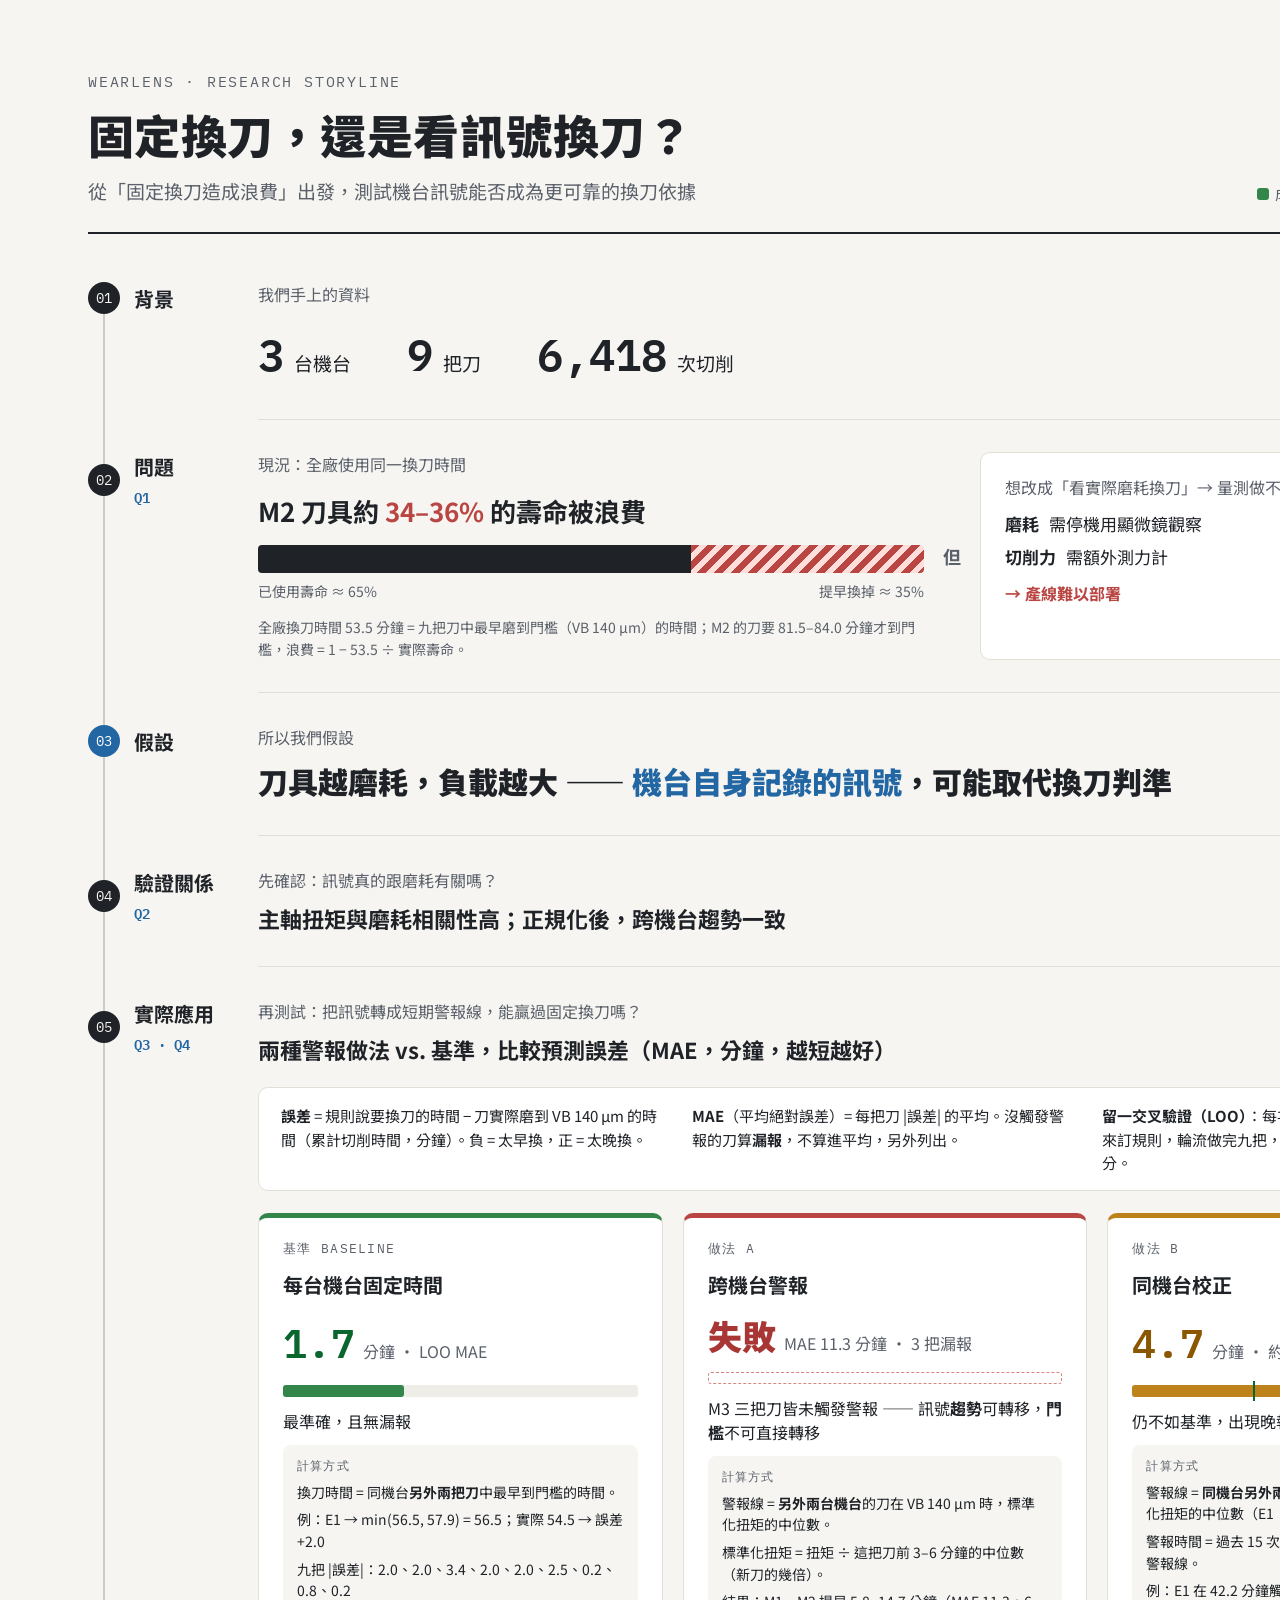
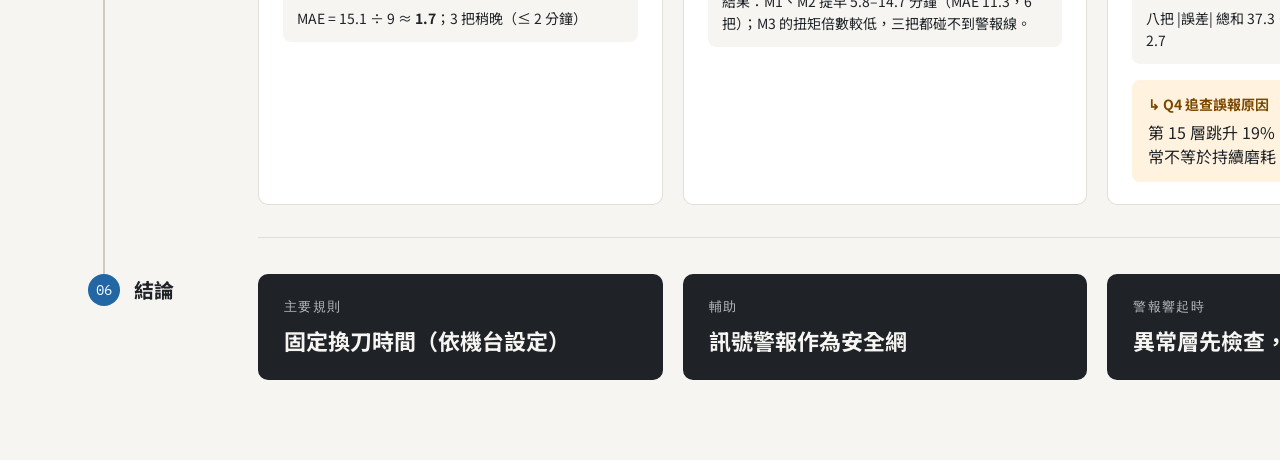
==== docs/figs/storyline.html @ 5ee990cb "Add research storyline figure with error calculations to README; explain in the demo why fixed times" ====
<!DOCTYPE html>
<html lang="zh-Hant">
<head>
<meta charset="utf-8">
<meta name="viewport" content="width=device-width, initial-scale=1">
<title>WearLens 研究故事線</title>
<link rel="preconnect" href="https://fonts.googleapis.com">
<link href="https://fonts.googleapis.com/css2?family=Noto+Sans+TC:wght@400;500;700;900&family=IBM+Plex+Mono:wght@500;600&display=swap" rel="stylesheet">
<style>body{margin:0;background:#f6f5f1;}a{color:oklch(0.5 0.12 250);}a:hover{color:oklch(0.4 0.12 250);}</style>
</head>
<body>
<div style="width:1600px;box-sizing:border-box;padding:72px 88px 80px;background:#f6f5f1;color:#1f2328;font-family:'Noto Sans TC',sans-serif;">

  <div style="display:flex;justify-content:space-between;align-items:flex-end;gap:40px;padding-bottom:28px;border-bottom:2px solid #1f2328;">
    <div style="display:flex;flex-direction:column;gap:10px;">
      <div style="font-family:'IBM Plex Mono',monospace;font-size:15px;letter-spacing:0.12em;color:#5b616b;">WEARLENS · RESEARCH STORYLINE</div>
      <div style="font-size:46px;font-weight:900;letter-spacing:0.01em;">固定換刀，還是看訊號換刀？</div>
      <div style="font-size:19px;color:#5b616b;">從「固定換刀造成浪費」出發，測試機台訊號能否成為更可靠的換刀依據</div>
    </div>
    <div style="display:flex;gap:18px;font-size:15px;color:#5b616b;flex-shrink:0;">
      <div style="display:flex;align-items:center;gap:6px;"><div style="width:12px;height:12px;border-radius:3px;background:oklch(0.55 0.12 150);"></div>成立／最佳</div>
      <div style="display:flex;align-items:center;gap:6px;"><div style="width:12px;height:12px;border-radius:3px;background:oklch(0.65 0.13 75);"></div>部分成立</div>
      <div style="display:flex;align-items:center;gap:6px;"><div style="width:12px;height:12px;border-radius:3px;background:oklch(0.55 0.15 25);"></div>失敗</div>
    </div>
  </div>

  <div style="display:grid;grid-template-columns:170px minmax(0,1fr);margin-top:16px;">

    <!-- 01 背景 -->
    <div style="position:relative;padding:32px 0;">
      <div style="position:absolute;left:15px;top:44px;bottom:-44px;width:2px;background:#cfcbc2;"></div>
      <div style="display:flex;align-items:center;gap:14px;position:relative;">
        <div style="width:32px;height:32px;border-radius:50%;background:#1f2328;color:#f6f5f1;font-family:'IBM Plex Mono',monospace;font-size:14px;display:flex;align-items:center;justify-content:center;">01</div>
        <div style="font-size:20px;font-weight:700;">背景</div>
      </div>
    </div>
    <div style="padding:32px 0;border-bottom:1px solid #e2dfd7;display:flex;flex-direction:column;gap:14px;">
      <div style="font-size:16px;color:#5b616b;">我們手上的資料</div>
      <div style="display:flex;gap:56px;align-items:baseline;">
        <div style="display:flex;align-items:baseline;gap:10px;"><span style="font-family:'IBM Plex Mono',monospace;font-size:44px;font-weight:600;">3</span><span style="font-size:19px;">台機台</span></div>
        <div style="display:flex;align-items:baseline;gap:10px;"><span style="font-family:'IBM Plex Mono',monospace;font-size:44px;font-weight:600;">9</span><span style="font-size:19px;">把刀</span></div>
        <div style="display:flex;align-items:baseline;gap:10px;"><span style="font-family:'IBM Plex Mono',monospace;font-size:44px;font-weight:600;">6,418</span><span style="font-size:19px;">次切削</span></div>
      </div>
    </div>

    <!-- 02 問題 -->
    <div style="position:relative;padding:32px 0;">
      <div style="position:absolute;left:15px;top:44px;bottom:-44px;width:2px;background:#cfcbc2;"></div>
      <div style="display:flex;align-items:center;gap:14px;position:relative;">
        <div style="width:32px;height:32px;border-radius:50%;background:#1f2328;color:#f6f5f1;font-family:'IBM Plex Mono',monospace;font-size:14px;display:flex;align-items:center;justify-content:center;">02</div>
        <div style="display:flex;flex-direction:column;gap:4px;"><div style="font-size:20px;font-weight:700;">問題</div><div style="font-family:'IBM Plex Mono',monospace;font-size:14px;color:oklch(0.5 0.12 250);font-weight:600;">Q1</div></div>
      </div>
    </div>
    <div style="padding:32px 0;border-bottom:1px solid #e2dfd7;display:grid;grid-template-columns:minmax(0,1.25fr) 56px minmax(0,1fr);align-items:stretch;">
      <div style="display:flex;flex-direction:column;gap:16px;">
        <div style="font-size:16px;color:#5b616b;">現況：全廠使用同一換刀時間</div>
        <div style="font-size:26px;font-weight:700;">M2 刀具約 <span style="color:oklch(0.55 0.15 25);">34–36%</span> 的壽命被浪費</div>
        <div style="display:flex;flex-direction:column;gap:8px;">
          <div style="display:flex;height:28px;border-radius:4px;overflow:hidden;">
            <div style="width:65%;background:#1f2328;"></div>
            <div style="width:35%;background:repeating-linear-gradient(135deg,oklch(0.55 0.15 25) 0 6px,oklch(0.93 0.04 25) 6px 12px);"></div>
          </div>
          <div style="display:flex;justify-content:space-between;font-size:14px;color:#5b616b;"><span>已使用壽命 ≈ 65%</span><span>提早換掉 ≈ 35%</span></div>
        </div>
        <div style="font-size:14px;color:#5b616b;line-height:1.55;">全廠換刀時間 53.5 分鐘 = 九把刀中最早磨到門檻（VB 140 µm）的時間；M2 的刀要 81.5–84.0 分鐘才到門檻，浪費 = 1 − 53.5 ÷ 實際壽命。</div>
      </div>
      <div style="display:flex;align-items:center;justify-content:center;font-size:18px;font-weight:700;color:#5b616b;">但</div>
      <div style="background:#ffffff;border:1px solid #e2dfd7;border-radius:10px;padding:22px 24px;display:flex;flex-direction:column;gap:12px;">
        <div style="font-size:16px;color:#5b616b;">想改成「看實際磨耗換刀」→ 量測做不到</div>
        <div style="display:flex;flex-direction:column;gap:8px;font-size:17px;">
          <div style="display:flex;gap:10px;"><span style="font-weight:700;flex-shrink:0;">磨耗</span><span>需停機用顯微鏡觀察</span></div>
          <div style="display:flex;gap:10px;"><span style="font-weight:700;flex-shrink:0;">切削力</span><span>需額外測力計</span></div>
        </div>
        <div style="font-size:16px;font-weight:700;color:oklch(0.55 0.15 25);">→ 產線難以部署</div>
      </div>
    </div>

    <!-- 03 假設 -->
    <div style="position:relative;padding:32px 0;">
      <div style="position:absolute;left:15px;top:44px;bottom:-44px;width:2px;background:#cfcbc2;"></div>
      <div style="display:flex;align-items:center;gap:14px;position:relative;">
        <div style="width:32px;height:32px;border-radius:50%;background:oklch(0.5 0.12 250);color:#ffffff;font-family:'IBM Plex Mono',monospace;font-size:14px;display:flex;align-items:center;justify-content:center;">03</div>
        <div style="font-size:20px;font-weight:700;">假設</div>
      </div>
    </div>
    <div style="padding:32px 0;border-bottom:1px solid #e2dfd7;display:flex;flex-direction:column;gap:10px;">
      <div style="font-size:16px;color:#5b616b;">所以我們假設</div>
      <div style="font-size:30px;font-weight:900;">刀具越磨耗，負載越大 —— <span style="color:oklch(0.5 0.12 250);">機台自身記錄的訊號</span>，可能取代換刀判準</div>
    </div>

    <!-- 04 驗證 Q2 -->
    <div style="position:relative;padding:32px 0;">
      <div style="position:absolute;left:15px;top:44px;bottom:-44px;width:2px;background:#cfcbc2;"></div>
      <div style="display:flex;align-items:center;gap:14px;position:relative;">
        <div style="width:32px;height:32px;border-radius:50%;background:#1f2328;color:#f6f5f1;font-family:'IBM Plex Mono',monospace;font-size:14px;display:flex;align-items:center;justify-content:center;">04</div>
        <div style="display:flex;flex-direction:column;gap:4px;"><div style="font-size:20px;font-weight:700;">驗證關係</div><div style="font-family:'IBM Plex Mono',monospace;font-size:14px;color:oklch(0.5 0.12 250);font-weight:600;">Q2</div></div>
      </div>
    </div>
    <div style="padding:32px 0;border-bottom:1px solid #e2dfd7;display:flex;justify-content:space-between;align-items:center;gap:32px;">
      <div style="display:flex;flex-direction:column;gap:10px;">
        <div style="font-size:16px;color:#5b616b;">先確認：訊號真的跟磨耗有關嗎？</div>
        <div style="font-size:22px;font-weight:700;">主軸扭矩與磨耗相關性高；正規化後，跨機台趨勢一致</div>
      </div>
      <div style="flex-shrink:0;padding:8px 16px;border-radius:999px;background:oklch(0.95 0.04 150);color:oklch(0.42 0.12 150);font-size:16px;font-weight:700;">假設成立</div>
    </div>

    <!-- 05 驗證 Q3 -->
    <div style="position:relative;padding:32px 0;">
      <div style="position:absolute;left:15px;top:44px;bottom:-44px;width:2px;background:#cfcbc2;"></div>
      <div style="display:flex;align-items:center;gap:14px;position:relative;">
        <div style="width:32px;height:32px;border-radius:50%;background:#1f2328;color:#f6f5f1;font-family:'IBM Plex Mono',monospace;font-size:14px;display:flex;align-items:center;justify-content:center;">05</div>
        <div style="display:flex;flex-direction:column;gap:4px;"><div style="font-size:20px;font-weight:700;">實際應用</div><div style="font-family:'IBM Plex Mono',monospace;font-size:14px;color:oklch(0.5 0.12 250);font-weight:600;">Q3 · Q4</div></div>
      </div>
    </div>
    <div style="padding:32px 0;border-bottom:1px solid #e2dfd7;display:flex;flex-direction:column;gap:22px;">
      <div style="display:flex;flex-direction:column;gap:10px;">
        <div style="font-size:16px;color:#5b616b;">再測試：把訊號轉成短期警報線，能贏過固定換刀嗎？</div>
        <div style="font-size:22px;font-weight:700;">兩種警報做法 vs. 基準，比較預測誤差（MAE，分鐘，越短越好）</div>
      </div>
      <div style="background:#ffffff;border:1px solid #e2dfd7;border-radius:10px;padding:16px 22px;display:grid;grid-template-columns:repeat(3,minmax(0,1fr));gap:24px;font-size:15px;line-height:1.55;"><div><b>誤差</b> = 規則說要換刀的時間 − 刀實際磨到 VB 140 µm 的時間（累計切削時間，分鐘）。負 = 太早換，正 = 太晚換。</div><div><b>MAE</b>（平均絕對誤差）= 每把刀 |誤差| 的平均。沒觸發警報的刀算<b>漏報</b>，不算進平均，另外列出。</div><div><b>留一交叉驗證（LOO）</b>：每次留一把刀當測試，只用其他刀來訂規則，輪流做完九把，避免用同一批刀訂規則又評分。</div></div>

      <div style="display:grid;grid-template-columns:minmax(0,1fr) minmax(0,1fr) minmax(0,1fr);gap:20px;">
        <div style="background:#ffffff;border:1px solid #e2dfd7;border-top:5px solid oklch(0.55 0.12 150);border-radius:10px;padding:22px 24px;display:flex;flex-direction:column;gap:12px;">
          <div style="font-family:'IBM Plex Mono',monospace;font-size:13px;letter-spacing:0.1em;color:#5b616b;">基準 BASELINE</div>
          <div style="font-size:20px;font-weight:700;">每台機台固定時間</div>
          <div style="display:flex;align-items:baseline;gap:8px;"><span style="font-family:'IBM Plex Mono',monospace;font-size:40px;font-weight:600;color:oklch(0.45 0.12 150);">1.7</span><span style="font-size:16px;color:#5b616b;">分鐘 · LOO MAE</span></div>
          <div style="position:relative;height:12px;background:#efede7;border-radius:3px;"><div style="width:34%;height:100%;background:oklch(0.55 0.12 150);border-radius:3px;"></div></div>
          <div style="font-size:16px;">最準確，且無漏報</div>
          <div style="padding:12px 14px;background:#f6f5f1;border-radius:8px;display:flex;flex-direction:column;gap:6px;font-size:14px;line-height:1.55;color:#1f2328;"><div style="font-family:'IBM Plex Mono',monospace;font-size:12px;letter-spacing:0.1em;color:#5b616b;">計算方式</div><div>換刀時間 = 同機台<b>另外兩把刀</b>中最早到門檻的時間。</div><div>例：E1 → min(56.5, 57.9) = 56.5；實際 54.5 → 誤差 +2.0</div><div>九把 |誤差|：2.0、2.0、3.4、2.0、2.0、2.5、0.2、0.8、0.2</div><div>MAE = 15.1 ÷ 9 ≈ <b>1.7</b>；3 把稍晚（≤ 2 分鐘）</div></div>
        </div>
        <div style="background:#ffffff;border:1px solid #e2dfd7;border-top:5px solid oklch(0.55 0.15 25);border-radius:10px;padding:22px 24px;display:flex;flex-direction:column;gap:12px;">
          <div style="font-family:'IBM Plex Mono',monospace;font-size:13px;letter-spacing:0.1em;color:#5b616b;">做法 A</div>
          <div style="font-size:20px;font-weight:700;">跨機台警報</div>
          <div style="display:flex;align-items:baseline;gap:8px;"><span style="font-size:34px;font-weight:900;color:oklch(0.5 0.15 25);">失敗</span><span style="font-size:16px;color:#5b616b;">MAE 11.3 分鐘 · 3 把漏報</span></div>
          <div style="height:12px;border-radius:3px;border:1.5px dashed oklch(0.7 0.1 25);box-sizing:border-box;"></div>
          <div style="font-size:16px;">M3 三把刀皆未觸發警報 —— 訊號<b>趨勢</b>可轉移，<b>門檻</b>不可直接轉移</div>
          <div style="padding:12px 14px;background:#f6f5f1;border-radius:8px;display:flex;flex-direction:column;gap:6px;font-size:14px;line-height:1.55;color:#1f2328;"><div style="font-family:'IBM Plex Mono',monospace;font-size:12px;letter-spacing:0.1em;color:#5b616b;">計算方式</div><div>警報線 = <b>另外兩台機台</b>的刀在 VB 140 µm 時，標準化扭矩的中位數。</div><div>標準化扭矩 = 扭矩 ÷ 這把刀前 3–6 分鐘的中位數（新刀的幾倍）。</div><div>結果：M1、M2 提早 5.8–14.7 分鐘（MAE 11.3，6 把）；M3 的扭矩倍數較低，三把都碰不到警報線。</div></div>
        </div>
        <div style="background:#ffffff;border:1px solid #e2dfd7;border-top:5px solid oklch(0.65 0.13 75);border-radius:10px;padding:22px 24px;display:flex;flex-direction:column;gap:12px;">
          <div style="font-family:'IBM Plex Mono',monospace;font-size:13px;letter-spacing:0.1em;color:#5b616b;">做法 B</div>
          <div style="font-size:20px;font-weight:700;">同機台校正</div>
          <div style="display:flex;align-items:baseline;gap:8px;"><span style="font-family:'IBM Plex Mono',monospace;font-size:40px;font-weight:600;color:oklch(0.5 0.12 75);">4.7</span><span style="font-size:16px;color:#5b616b;">分鐘 · 約基準 2.8 倍</span></div>
          <div style="position:relative;height:12px;background:#efede7;border-radius:3px;"><div style="width:94%;height:100%;background:oklch(0.65 0.13 75);border-radius:3px;"></div><div style="position:absolute;left:34%;top:-4px;bottom:-4px;width:2px;background:oklch(0.45 0.12 150);"></div></div>
          <div style="font-size:16px;">仍不如基準，出現晚報／漏報</div>
          <div style="padding:12px 14px;background:#f6f5f1;border-radius:8px;display:flex;flex-direction:column;gap:6px;font-size:14px;line-height:1.55;color:#1f2328;"><div style="font-family:'IBM Plex Mono',monospace;font-size:12px;letter-spacing:0.1em;color:#5b616b;">計算方式</div><div>警報線 = <b>同機台另外兩把刀</b>在 VB 140 µm 時，標準化扭矩的中位數（E1：1.333 倍）。</div><div>警報時間 = 過去 15 次切削的扭矩中位數第一次超過警報線。</div><div>例：E1 在 42.2 分鐘觸發；實際 54.5 → 誤差 −12.3</div><div>八把 |誤差| 總和 37.3 ÷ 8 ≈ <b>4.7</b>；E5 漏報、E3 晚 2.7</div></div>
          <div style="margin-top:4px;padding:14px 16px;background:oklch(0.97 0.03 75);border-radius:8px;display:flex;flex-direction:column;gap:6px;">
            <div style="font-size:14px;font-weight:700;color:oklch(0.45 0.12 75);">↳ Q4 追查誤報原因</div>
            <div style="font-size:16px;">第 15 層跳升 19%，第 16 層即回落 → 單層異常不等於持續磨耗</div>
          </div>
        </div>
      </div>
    </div>

    <!-- 06 結論 -->
    <div style="position:relative;padding:36px 0;">
      <div style="display:flex;align-items:center;gap:14px;position:relative;">
        <div style="width:32px;height:32px;border-radius:50%;background:oklch(0.5 0.12 250);color:#ffffff;font-family:'IBM Plex Mono',monospace;font-size:14px;display:flex;align-items:center;justify-content:center;">06</div>
        <div style="font-size:20px;font-weight:700;">結論</div>
      </div>
    </div>
    <div style="padding:36px 0 0;display:grid;grid-template-columns:minmax(0,1fr) minmax(0,1fr) minmax(0,1fr);gap:20px;">
      <div style="background:#1f2328;color:#f6f5f1;border-radius:10px;padding:24px 26px;display:flex;flex-direction:column;gap:8px;">
        <div style="font-family:'IBM Plex Mono',monospace;font-size:13px;letter-spacing:0.1em;color:#b9bcc2;">主要規則</div>
        <div style="font-size:22px;font-weight:700;">固定換刀時間（依機台設定）</div>
      </div>
      <div style="background:#1f2328;color:#f6f5f1;border-radius:10px;padding:24px 26px;display:flex;flex-direction:column;gap:8px;">
        <div style="font-family:'IBM Plex Mono',monospace;font-size:13px;letter-spacing:0.1em;color:#b9bcc2;">輔助</div>
        <div style="font-size:22px;font-weight:700;">訊號警報作為安全網</div>
      </div>
      <div style="background:#1f2328;color:#f6f5f1;border-radius:10px;padding:24px 26px;display:flex;flex-direction:column;gap:8px;">
        <div style="font-family:'IBM Plex Mono',monospace;font-size:13px;letter-spacing:0.1em;color:#b9bcc2;">警報響起時</div>
        <div style="font-size:22px;font-weight:700;">異常層先檢查，而非直接換刀</div>
      </div>
    </div>

  </div>
</div>
</body>
</html>
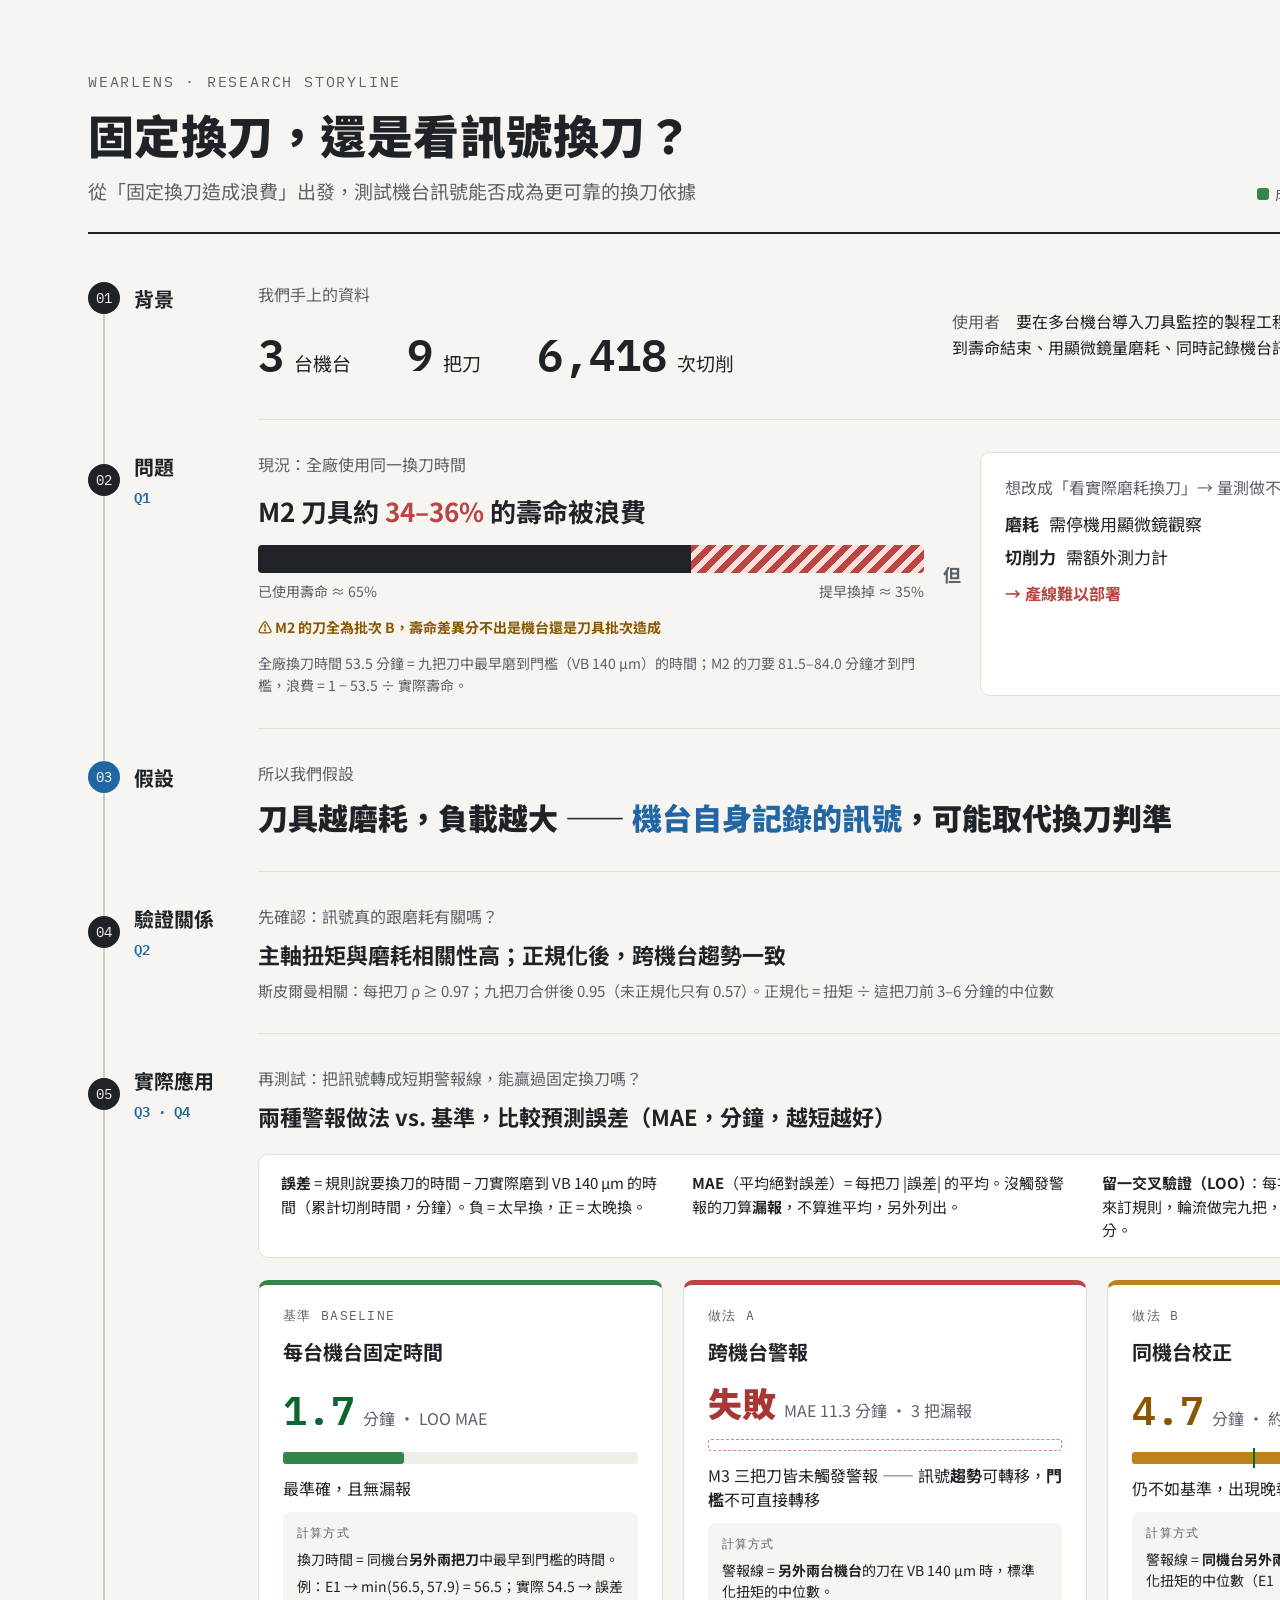
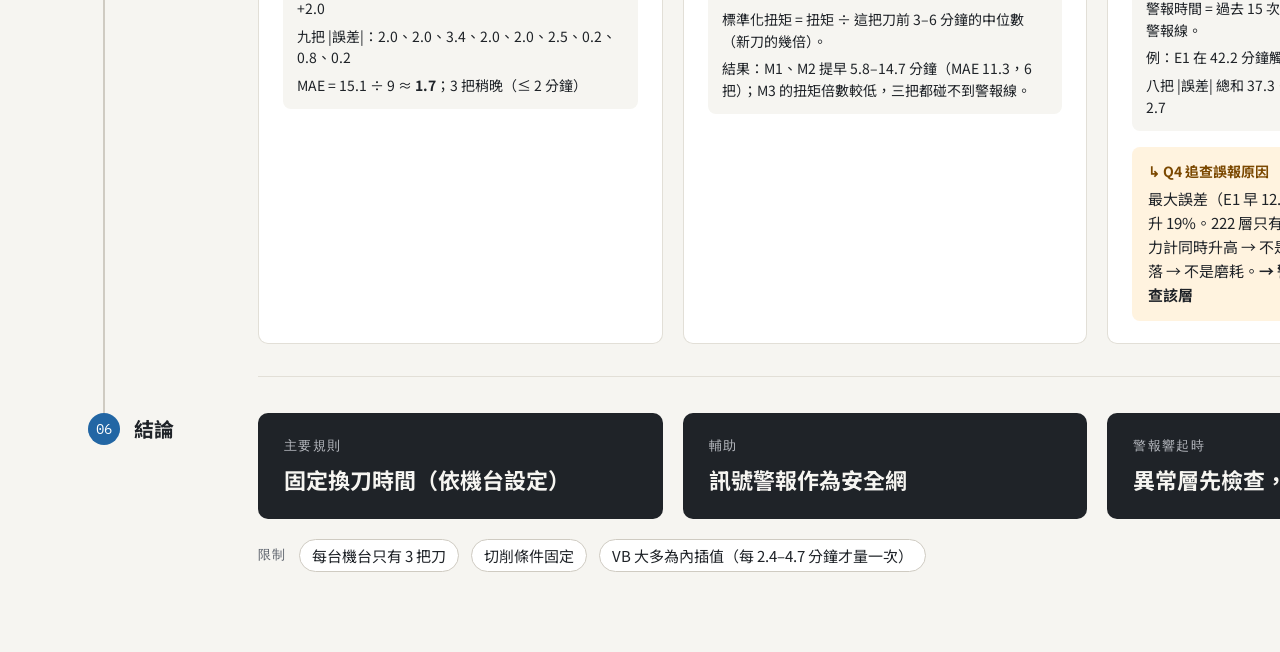
==== commit 3759967c: "Storyline: add limitations, M2 batch caveat, Q2 correlation numbers, Q4 reasoning and target users C" ====
--- a/docs/figs/storyline.html
+++ b/docs/figs/storyline.html
@@ -34,13 +34,16 @@
         <div style="font-size:20px;font-weight:700;">背景</div>
       </div>
     </div>
-    <div style="padding:32px 0;border-bottom:1px solid #e2dfd7;display:flex;flex-direction:column;gap:14px;">
+    <div style="padding:32px 0;border-bottom:1px solid #e2dfd7;display:flex;justify-content:space-between;align-items:center;gap:40px;">
+      <div style="display:flex;flex-direction:column;gap:14px;">
       <div style="font-size:16px;color:#5b616b;">我們手上的資料</div>
       <div style="display:flex;gap:56px;align-items:baseline;">
         <div style="display:flex;align-items:baseline;gap:10px;"><span style="font-family:'IBM Plex Mono',monospace;font-size:44px;font-weight:600;">3</span><span style="font-size:19px;">台機台</span></div>
         <div style="display:flex;align-items:baseline;gap:10px;"><span style="font-family:'IBM Plex Mono',monospace;font-size:44px;font-weight:600;">9</span><span style="font-size:19px;">把刀</span></div>
         <div style="display:flex;align-items:baseline;gap:10px;"><span style="font-family:'IBM Plex Mono',monospace;font-size:44px;font-weight:600;">6,418</span><span style="font-size:19px;">次切削</span></div>
       </div>
+      </div>
+      <div style="max-width:560px;font-size:16px;line-height:1.6;color:#1f2328;"><span style="color:#5b616b;">使用者</span>　要在多台機台導入刀具監控的製程工程師；導入前會先做試驗：把刀用到壽命結束、用顯微鏡量磨耗、同時記錄機台訊號。</div>
     </div>
 
     <!-- 02 問題 -->
@@ -62,6 +65,7 @@
           </div>
           <div style="display:flex;justify-content:space-between;font-size:14px;color:#5b616b;"><span>已使用壽命 ≈ 65%</span><span>提早換掉 ≈ 35%</span></div>
         </div>
+        <div style="font-size:14px;font-weight:700;color:oklch(0.5 0.12 75);">⚠ M2 的刀全為批次 B，壽命差異分不出是機台還是刀具批次造成</div>
         <div style="font-size:14px;color:#5b616b;line-height:1.55;">全廠換刀時間 53.5 分鐘 = 九把刀中最早磨到門檻（VB 140 µm）的時間；M2 的刀要 81.5–84.0 分鐘才到門檻，浪費 = 1 − 53.5 ÷ 實際壽命。</div>
       </div>
       <div style="display:flex;align-items:center;justify-content:center;font-size:18px;font-weight:700;color:#5b616b;">但</div>
@@ -100,6 +104,7 @@
       <div style="display:flex;flex-direction:column;gap:10px;">
         <div style="font-size:16px;color:#5b616b;">先確認：訊號真的跟磨耗有關嗎？</div>
         <div style="font-size:22px;font-weight:700;">主軸扭矩與磨耗相關性高；正規化後，跨機台趨勢一致</div>
+        <div style="font-size:15px;color:#5b616b;">斯皮爾曼相關：每把刀 ρ ≥ 0.97；九把刀合併後 0.95（未正規化只有 0.57）。正規化 = 扭矩 ÷ 這把刀前 3–6 分鐘的中位數</div>
       </div>
       <div style="flex-shrink:0;padding:8px 16px;border-radius:999px;background:oklch(0.95 0.04 150);color:oklch(0.42 0.12 150);font-size:16px;font-weight:700;">假設成立</div>
     </div>
@@ -145,7 +150,7 @@
           <div style="padding:12px 14px;background:#f6f5f1;border-radius:8px;display:flex;flex-direction:column;gap:6px;font-size:14px;line-height:1.55;color:#1f2328;"><div style="font-family:'IBM Plex Mono',monospace;font-size:12px;letter-spacing:0.1em;color:#5b616b;">計算方式</div><div>警報線 = <b>同機台另外兩把刀</b>在 VB 140 µm 時，標準化扭矩的中位數（E1：1.333 倍）。</div><div>警報時間 = 過去 15 次切削的扭矩中位數第一次超過警報線。</div><div>例：E1 在 42.2 分鐘觸發；實際 54.5 → 誤差 −12.3</div><div>八把 |誤差| 總和 37.3 ÷ 8 ≈ <b>4.7</b>；E5 漏報、E3 晚 2.7</div></div>
           <div style="margin-top:4px;padding:14px 16px;background:oklch(0.97 0.03 75);border-radius:8px;display:flex;flex-direction:column;gap:6px;">
             <div style="font-size:14px;font-weight:700;color:oklch(0.45 0.12 75);">↳ Q4 追查誤報原因</div>
-            <div style="font-size:16px;">第 15 層跳升 19%，第 16 層即回落 → 單層異常不等於持續磨耗</div>
+            <div style="font-size:15px;line-height:1.6;">最大誤差（E1 早 12.3 分鐘）來自第 15 層整層跳升 19%。222 層只有 2 層被標記；機台扭矩和測力計同時升高 → 不是感測器故障；第 16 層又回落 → 不是磨耗。<b>→ 警報落在被標記的層，先檢查該層</b></div>
           </div>
         </div>
       </div>
@@ -172,6 +177,8 @@
         <div style="font-size:22px;font-weight:700;">異常層先檢查，而非直接換刀</div>
       </div>
     </div>
+    <div></div>
+    <div style="padding:20px 0 0;display:flex;align-items:center;gap:12px;flex-wrap:wrap;font-size:15px;color:#1f2328;"><span style="font-family:'IBM Plex Mono',monospace;font-size:13px;letter-spacing:0.1em;color:#5b616b;">限制</span><span style="padding:5px 12px;border:1px solid #cfcbc2;border-radius:999px;background:#ffffff;">每台機台只有 3 把刀</span><span style="padding:5px 12px;border:1px solid #cfcbc2;border-radius:999px;background:#ffffff;">切削條件固定</span><span style="padding:5px 12px;border:1px solid #cfcbc2;border-radius:999px;background:#ffffff;">VB 大多為內插值（每 2.4–4.7 分鐘才量一次）</span></div>
 
   </div>
 </div>
